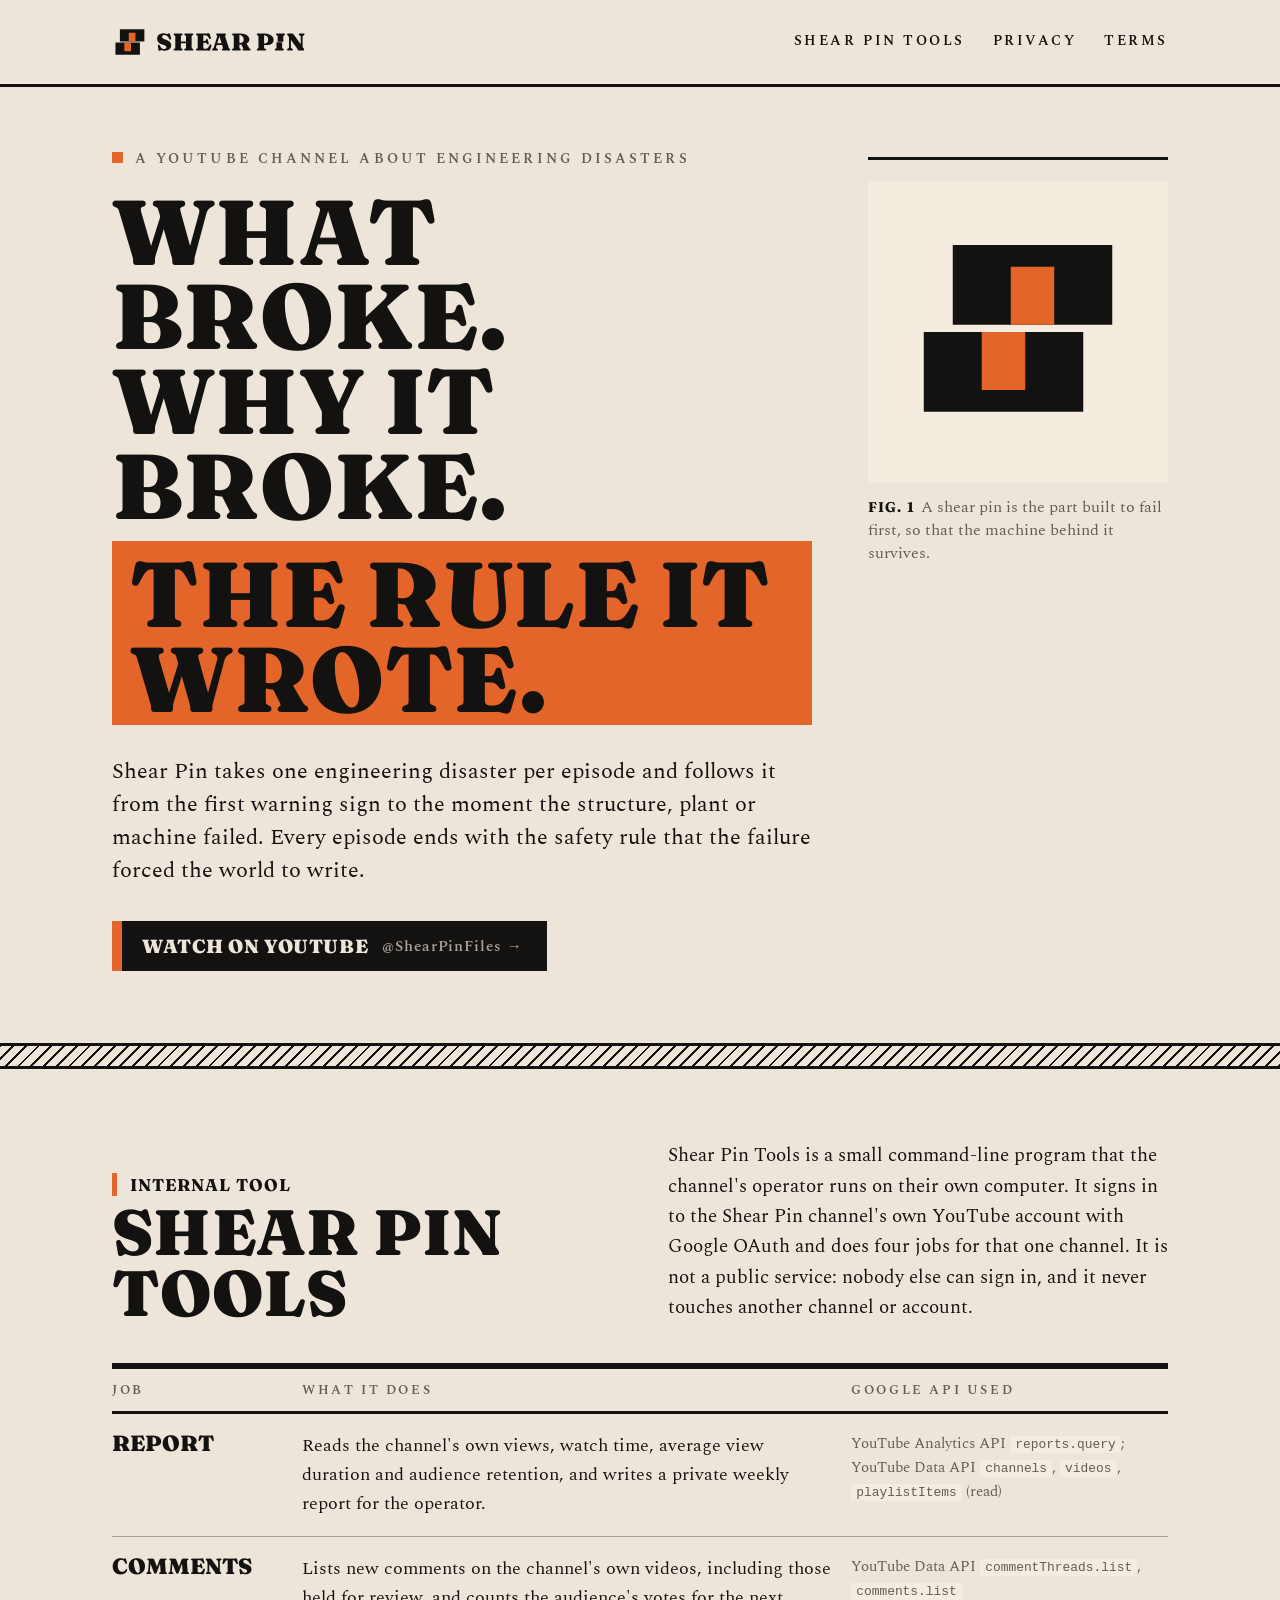
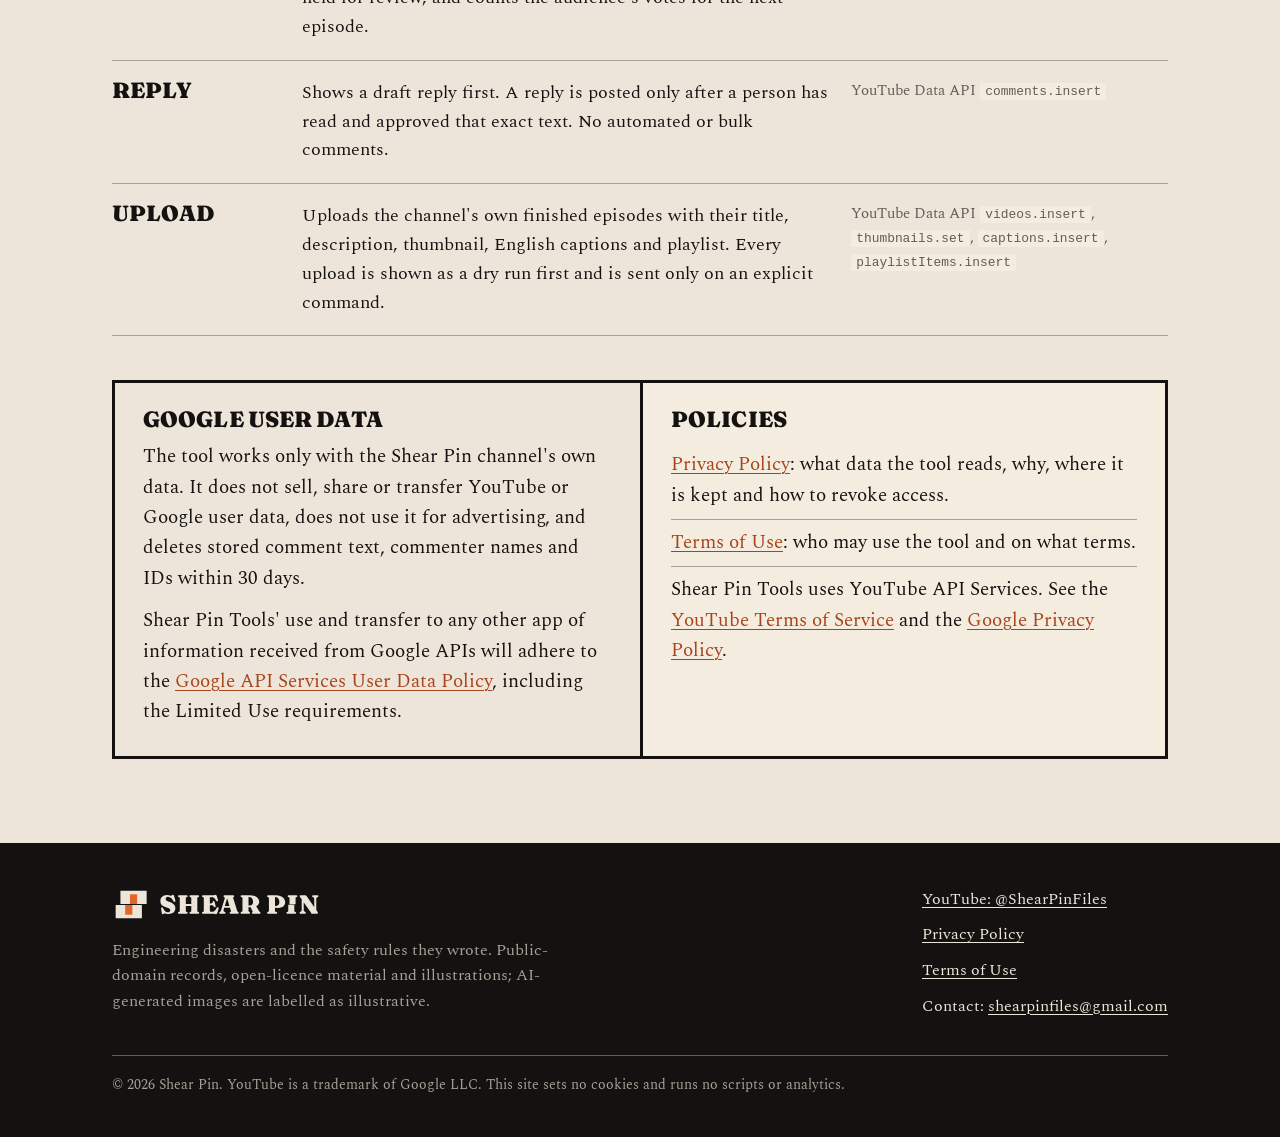
==== index.html @ 33179699 "Shear Pin site: home, privacy policy, terms of use Co-Authored-By: Claude Opus 5.5 <noreply@anthropi" ====
<!doctype html>
<html lang="en">
<head>
<meta charset="utf-8">
<meta name="viewport" content="width=device-width, initial-scale=1">
<title>Shear Pin · Engineering disasters and the rules they wrote</title>
<meta name="description" content="Shear Pin is a YouTube channel about engineering disasters: what broke, why it broke, and the safety rule it wrote. Home of Shear Pin Tools, the channel's internal YouTube tool.">
<link rel="icon" type="image/svg+xml" href="gorsel/isaret.svg">
<link rel="icon" type="image/png" sizes="32x32" href="gorsel/favicon-32.png">
<link rel="stylesheet" href="site.css">
</head>
<body>

<header class="ust">
  <div class="kap">
    <a class="logo" href="./" aria-label="Shear Pin, home"><img src="gorsel/kilit-yatay.svg" alt="Shear Pin" width="196" height="32"></a>
    <nav aria-label="Site">
      <a href="#tools">Shear Pin Tools</a>
      <a href="privacy.html">Privacy</a>
      <a href="terms.html">Terms</a>
    </nav>
  </div>
</header>

<main>
  <section class="giris" aria-labelledby="baslik">
    <div class="kap">
      <div>
        <p class="tur">A YouTube channel about engineering disasters</p>
        <h1 id="baslik">What broke.<br>Why it broke.<br><span class="hukum">The rule it wrote.</span></h1>
        <p class="ozet">Shear Pin takes one engineering disaster per episode and follows it from the first warning sign to the moment the structure, plant or machine failed. Every episode ends with the safety rule that the failure forced the world to write.</p>
        <a class="dugme" href="https://www.youtube.com/@ShearPinFiles" rel="noopener">Watch on YouTube <small>@ShearPinFiles&nbsp;→</small></a>
      </div>
      <figure class="sekil">
        <img src="gorsel/isaret.svg" alt="Cross-section of a lap joint: two plates and a pin that has sheared along the plane between them." width="236" height="236">
        <figcaption><b>Fig. 1</b>A shear pin is the part built to fail first, so that the machine behind it survives.</figcaption>
      </figure>
    </div>
  </section>

  <div class="oyma" role="presentation"></div>

  <section class="arac" id="tools" aria-labelledby="arac-baslik">
    <div class="kap">
      <div class="bas">
        <div>
          <p class="etiket">Internal tool</p>
          <h2 id="arac-baslik">Shear Pin Tools</h2>
        </div>
        <p>Shear Pin Tools is a small command-line program that the channel's operator runs on their own computer. It signs in to the Shear Pin channel's own YouTube account with Google OAuth and does four jobs for that one channel. It is not a public service: nobody else can sign in, and it never touches another channel or account.</p>
      </div>

      <table class="cizelge">
        <thead>
          <tr><th scope="col">Job</th><th scope="col">What it does</th><th scope="col">Google API used</th></tr>
        </thead>
        <tbody>
          <tr>
            <th scope="row">Report</th>
            <td>Reads the channel's own views, watch time, average view duration and audience retention, and writes a private weekly report for the operator.</td>
            <td class="api">YouTube Analytics API <code>reports.query</code>; YouTube Data API <code>channels</code>, <code>videos</code>, <code>playlistItems</code> (read)</td>
          </tr>
          <tr>
            <th scope="row">Comments</th>
            <td>Lists new comments on the channel's own videos, including those held for review, and counts the audience's votes for the next episode.</td>
            <td class="api">YouTube Data API <code>commentThreads.list</code>, <code>comments.list</code></td>
          </tr>
          <tr>
            <th scope="row">Reply</th>
            <td>Shows a draft reply first. A reply is posted only after a person has read and approved that exact text. No automated or bulk comments.</td>
            <td class="api">YouTube Data API <code>comments.insert</code></td>
          </tr>
          <tr>
            <th scope="row">Upload</th>
            <td>Uploads the channel's own finished episodes with their title, description, thumbnail, English captions and playlist. Every upload is shown as a dry run first and is sent only on an explicit command.</td>
            <td class="api">YouTube Data API <code>videos.insert</code>, <code>thumbnails.set</code>, <code>captions.insert</code>, <code>playlistItems.insert</code></td>
          </tr>
        </tbody>
      </table>

      <div class="sinir">
        <div>
          <h3>Google user data</h3>
          <p>The tool works only with the Shear Pin channel's own data. It does not sell, share or transfer YouTube or Google user data, does not use it for advertising, and deletes stored comment text, commenter names and IDs within 30 days.</p>
          <p>Shear Pin Tools' use and transfer to any other app of information received from Google APIs will adhere to the <a href="https://developers.google.com/terms/api-services-user-data-policy" rel="noopener">Google API Services User Data Policy</a>, including the Limited Use requirements.</p>
        </div>
        <div>
          <h3>Policies</h3>
          <ul>
            <li><a href="privacy.html">Privacy Policy</a>: what data the tool reads, why, where it is kept and how to revoke access.</li>
            <li><a href="terms.html">Terms of Use</a>: who may use the tool and on what terms.</li>
            <li>Shear Pin Tools uses YouTube API Services. See the <a href="https://www.youtube.com/t/terms" rel="noopener">YouTube Terms of Service</a> and the <a href="https://policies.google.com/privacy" rel="noopener">Google Privacy Policy</a>.</li>
          </ul>
        </div>
      </div>
    </div>
  </section>
</main>

<footer class="alt">
  <div class="kap">
    <div>
      <img src="gorsel/kilit-yatay-ters.svg" alt="Shear Pin" width="210" height="35">
      <p>Engineering disasters and the safety rules they wrote. Public-domain records, open-licence material and illustrations; AI-generated images are labelled as illustrative.</p>
    </div>
    <ul>
      <li><a href="https://www.youtube.com/@ShearPinFiles" rel="noopener">YouTube: @ShearPinFiles</a></li>
      <li><a href="privacy.html">Privacy Policy</a></li>
      <li><a href="terms.html">Terms of Use</a></li>
      <li>Contact: <a href="mailto:shearpinfiles@gmail.com">shearpinfiles@gmail.com</a></li>
    </ul>
    <p class="telif">© 2026 Shear Pin. YouTube is a trademark of Google LLC. This site sets no cookies and runs no scripts or analytics.</p>
  </div>
</footer>

</body>
</html>
---- site.css ----
/* Shear Pin sitesi: Kesim kiti (kanallar/shear-pin/kit). Kâğıt, mürekkep, çelik, tek güvenlik turuncusu.
   Köşe yok, gölge yok, gradyan yok; gölge yerine oyma çizgisi (45° tarama). Harici kaynak yok. */

@font-face { font-family: "Fraunces"; font-weight: 900; font-display: swap;
  src: url("fontlar/fraunces-latin-900-normal.woff2") format("woff2"); }
@font-face { font-family: "Fraunces"; font-weight: 700; font-display: swap;
  src: url("fontlar/fraunces-latin-700-normal.woff2") format("woff2"); }
@font-face { font-family: "Spectral"; font-weight: 400; font-display: swap;
  src: url("fontlar/spectral-latin-400-normal.woff2") format("woff2"); }
@font-face { font-family: "Spectral"; font-weight: 600; font-display: swap;
  src: url("fontlar/spectral-latin-600-normal.woff2") format("woff2"); }

:root {
  --kagit: #EDE5D9; --kagit-2: #F4ECDF; --murekkep: #141210; --celik: #625D55; --celik-acik: #A9A196;
  --turuncu: #E4652A; --turuncu-koyu: #A8431A;
  --baslik: "Fraunces", Georgia, serif;
  --govde: "Spectral", Georgia, serif;
  --olcu: 1120px;
  color-scheme: light;
}

* { box-sizing: border-box; }
html { background: var(--kagit); }
body { margin: 0; background: var(--kagit); color: var(--murekkep); font: 400 19px/1.6 var(--govde);
  -webkit-text-size-adjust: 100%; text-rendering: optimizeLegibility; }
img, svg { display: block; max-width: 100%; }
a { color: var(--turuncu-koyu); text-decoration-thickness: 1px; text-underline-offset: 3px; }
a:hover { color: var(--murekkep); text-decoration-color: var(--turuncu); text-decoration-thickness: 3px; }
a:focus-visible, .dugme:focus-visible { outline: 3px solid var(--turuncu); outline-offset: 3px; }
::selection { background: var(--turuncu); color: var(--murekkep); }

.kap { max-width: var(--olcu); margin: 0 auto; padding: 0 32px; }

/* ---------- üst şerit ---------- */
.ust { border-bottom: 3px solid var(--murekkep); }
.ust .kap { display: flex; align-items: center; justify-content: space-between; gap: 24px; min-height: 84px; }
.ust .logo img { width: 196px; height: auto; }
.ust nav { display: flex; gap: 28px; flex-wrap: wrap; }
.ust nav a { color: var(--murekkep); font: 600 14px/1 var(--govde); letter-spacing: 0.18em; text-transform: uppercase;
  text-decoration: none; padding: 6px 0; border-bottom: 3px solid transparent; }
.ust nav a:hover, .ust nav a[aria-current="page"] { border-bottom-color: var(--turuncu); }

/* ---------- ortak öğeler ---------- */
.tur { font: 600 14px/1.2 var(--govde); letter-spacing: 0.22em; text-transform: uppercase; color: var(--celik);
  margin: 0; }
.tur::before { content: ""; display: inline-block; width: 11px; height: 11px; background: var(--turuncu);
  margin-right: 12px; vertical-align: 0; }
.etiket { display: inline-block; font: 700 17px/1 var(--baslik); text-transform: uppercase; letter-spacing: 0.06em;
  padding: 3px 0 3px 13px; border-left: 5px solid var(--turuncu); margin: 0 0 18px; }
h1, h2, h3 { font-family: var(--baslik); font-weight: 900; text-transform: uppercase; letter-spacing: 0.005em;
  line-height: 0.95; margin: 0; }
.hukum { display: inline-block; background: var(--turuncu); color: var(--murekkep); padding: 0.12em 0.2em 0.04em;
  margin-top: 0.14em; }
.oyma { height: 26px; background: repeating-linear-gradient(-45deg, var(--murekkep) 0 2px, transparent 2px 9px);
  border-top: 3px solid var(--murekkep); border-bottom: 3px solid var(--murekkep); }
.dugme { display: inline-flex; align-items: center; gap: 14px; background: var(--murekkep); color: var(--kagit);
  border-left: 10px solid var(--turuncu); padding: 16px 24px 15px 20px; font: 900 19px/1 var(--baslik);
  text-transform: uppercase; letter-spacing: 0.03em; text-decoration: none; }
.dugme small { font: 600 15px/1 var(--govde); letter-spacing: 0.06em; text-transform: none; color: var(--celik-acik); }
.dugme:hover { background: var(--turuncu); color: var(--murekkep); text-decoration: none; }
.dugme:hover small { color: var(--murekkep); }

/* ---------- ana sayfa: giriş ---------- */
.giris .kap { display: grid; grid-template-columns: minmax(0, 1fr) 300px; gap: 56px; padding-top: 64px;
  padding-bottom: 72px; align-items: start; }
.giris h1 { font-size: clamp(48px, 7.4vw, 92px); line-height: 0.92; margin: 22px 0 30px; }
.giris .ozet { font-size: 22px; line-height: 1.5; max-width: 34em; margin: 0 0 34px; }
.sekil { margin: 6px 0 0; border-top: 3px solid var(--murekkep); padding-top: 22px; }
.sekil img { width: 100%; height: auto; background: var(--kagit-2); padding: 34px; }
.sekil figcaption { font: 400 16px/1.45 var(--govde); color: var(--celik); margin-top: 14px; }
.sekil figcaption b { font: 700 14px/1 var(--baslik); letter-spacing: 0.08em; text-transform: uppercase;
  color: var(--murekkep); margin-right: 6px; }

/* ---------- ana sayfa: araç ---------- */
.arac { padding: 72px 0 84px; }
.arac .bas { display: grid; grid-template-columns: minmax(0, 1fr) minmax(0, 1fr); gap: 56px; align-items: end;
  margin-bottom: 40px; }
.arac h2 { font-size: clamp(40px, 5.2vw, 64px); }
.arac .bas p { margin: 0; max-width: 34em; }
.cizelge { width: 100%; border-collapse: collapse; border-top: 6px solid var(--murekkep); font-size: 18px; }
.cizelge th, .cizelge td { text-align: left; vertical-align: top; padding: 18px 20px 18px 0;
  border-bottom: 1px solid var(--celik-acik); }
.cizelge thead th { font: 600 13px/1.2 var(--govde); letter-spacing: 0.2em; text-transform: uppercase;
  color: var(--celik); padding-top: 14px; padding-bottom: 12px; border-bottom: 3px solid var(--murekkep); }
.cizelge tbody th { font: 900 22px/1.05 var(--baslik); text-transform: uppercase; width: 18%; }
.cizelge td.api { font-size: 15px; color: var(--celik); width: 30%; }
.cizelge code, .belge code { font: 400 0.86em/1.3 ui-monospace, "Cascadia Mono", Consolas, monospace;
  background: var(--kagit-2); padding: 1px 5px; overflow-wrap: anywhere; }
.sinir { display: grid; grid-template-columns: minmax(0, 1fr) minmax(0, 1fr); gap: 0; margin-top: 44px;
  border: 3px solid var(--murekkep); }
.sinir > div { padding: 26px 28px 28px; }
.sinir > div + div { border-left: 3px solid var(--murekkep); background: var(--kagit-2); }
.sinir h3 { font-size: 22px; margin-bottom: 12px; }
.sinir p { margin: 0 0 12px; }
.sinir p:last-child { margin-bottom: 0; }
.sinir ul { margin: 0; padding: 0; list-style: none; }
.sinir li { padding: 8px 0; border-bottom: 1px solid var(--celik-acik); }
.sinir li:last-child { border-bottom: 0; }

/* ---------- belge sayfaları (privacy, terms) ---------- */
.belge-bas { padding: 56px 0 40px; border-bottom: 3px solid var(--murekkep); }
.belge-bas h1 { font-size: clamp(44px, 6.4vw, 80px); margin: 18px 0 22px; }
.belge-bas .kunye { display: flex; flex-wrap: wrap; gap: 8px 32px; margin: 0; font-size: 16px; color: var(--celik); }
.belge-bas .kunye b { color: var(--murekkep); font-weight: 600; }
.belge .kap { display: grid; grid-template-columns: 240px minmax(0, 1fr); gap: 56px; padding-top: 48px;
  padding-bottom: 88px; }
.icindekiler { position: sticky; top: 24px; align-self: start; font-size: 15px; line-height: 1.35; }
.icindekiler p { margin: 0 0 12px; }
.icindekiler ol { margin: 0; padding: 0; list-style: none; counter-reset: m; border-top: 3px solid var(--murekkep); }
.icindekiler li { counter-increment: m; border-bottom: 1px solid var(--celik-acik); }
.icindekiler a { display: block; padding: 9px 0; color: var(--murekkep); text-decoration: none; }
.icindekiler a::before { content: counter(m, decimal-leading-zero); font: 700 13px/1 var(--baslik);
  color: var(--celik); margin-right: 10px; }
.icindekiler a:hover { color: var(--turuncu-koyu); }
.metin { max-width: 46em; counter-reset: madde; }
.metin > p:first-child { font-size: 22px; line-height: 1.5; margin-top: 0; }
.ozet-kutu { border-left: 10px solid var(--turuncu); background: var(--kagit-2); padding: 22px 26px; margin: 0 0 48px; }
.ozet-kutu p { margin: 0 0 10px; }
.ozet-kutu ul { margin: 0; padding-left: 20px; }
.ozet-kutu li { margin: 4px 0; }
.metin section { counter-increment: madde; padding-top: 10px; margin-bottom: 40px; scroll-margin-top: 20px; }
.metin h2 { font-size: 30px; line-height: 1; margin: 0 0 18px; padding-top: 16px; border-top: 3px solid var(--murekkep);
  display: flex; gap: 14px; align-items: baseline; }
.metin h2::before { content: counter(madde, decimal-leading-zero); color: var(--turuncu-koyu); font-size: 0.72em; }
.metin h3 { font-size: 19px; letter-spacing: 0.04em; margin: 26px 0 8px; }
.metin p, .metin li { max-width: 40em; }
.metin ul { padding-left: 22px; }
.metin li { margin: 6px 0; }
.kapsam { width: 100%; border-collapse: collapse; margin: 8px 0 18px; font-size: 17px; }
.kapsam th, .kapsam td { text-align: left; vertical-align: top; padding: 12px 14px 12px 0;
  border-bottom: 1px solid var(--celik-acik); }
.kapsam thead th { font: 600 12px/1.2 var(--govde); letter-spacing: 0.2em; text-transform: uppercase; color: var(--celik);
  border-bottom: 3px solid var(--murekkep); }
.kapsam td:first-child { width: 34%; }
.not { font-size: 16px; color: var(--celik); }

/* ---------- alt şerit ---------- */
.alt { background: var(--murekkep); color: var(--kagit); }
.alt .kap { display: grid; grid-template-columns: minmax(0, 1fr) auto; gap: 32px 56px; padding-top: 44px;
  padding-bottom: 40px; align-items: start; }
.alt img { width: 210px; height: auto; }
.alt p { margin: 16px 0 0; font-size: 16px; color: var(--celik-acik); max-width: 30em; }
.alt ul { list-style: none; margin: 0; padding: 0; display: grid; gap: 10px; font-size: 16px; }
.alt a { color: var(--kagit); }
.alt a:hover { color: var(--turuncu); text-decoration-color: var(--turuncu); }
.alt .telif { grid-column: 1 / -1; border-top: 1px solid var(--celik); padding-top: 18px; margin: 4px 0 0;
  font-size: 14px; max-width: none; }

/* ---------- dar ekran ---------- */
@media (max-width: 860px) {
  .giris .kap, .arac .bas, .sinir, .belge .kap, .alt .kap { grid-template-columns: minmax(0, 1fr); }
  .giris .kap { gap: 40px; padding-top: 44px; }
  .sekil { max-width: 240px; }
  .sekil img { padding: 24px; }
  .arac .bas { gap: 18px; }
  .sinir > div + div { border-left: 0; border-top: 3px solid var(--murekkep); }
  .icindekiler { position: static; }
  .belge .kap { gap: 32px; }
}
@media (max-width: 560px) {
  body { font-size: 18px; }
  .kap { padding: 0 16px; }
  .ust .kap { flex-direction: column; align-items: flex-start; gap: 10px; padding-top: 16px; padding-bottom: 12px; }
  .ust nav { gap: 18px; }
  .giris h1 { font-size: 42px; }
  .belge-bas h1 { font-size: 40px; }
  .giris .ozet { font-size: 20px; }
  .dugme { font-size: 17px; flex-wrap: wrap; gap: 6px 12px; }
  .cizelge thead { display: none; }
  .cizelge, .cizelge tbody, .cizelge tr, .cizelge th, .cizelge td { display: block; width: auto; }
  .cizelge tr { border-bottom: 1px solid var(--celik-acik); padding: 14px 0; }
  .cizelge th, .cizelge td { border: 0; padding: 4px 0; }
  .cizelge td.api { width: auto; }
  .kapsam td:first-child { width: auto; }
  .kapsam, .kapsam tbody, .kapsam tr, .kapsam td { display: block; }
  .kapsam thead { display: none; }
  .kapsam tr { border-bottom: 1px solid var(--celik-acik); padding: 10px 0; }
  .kapsam td { border: 0; padding: 3px 0; }
}
@media print {
  .ust nav, .icindekiler, .oyma { display: none; }
  .belge .kap { display: block; }
  .alt { background: none; color: var(--murekkep); }
}
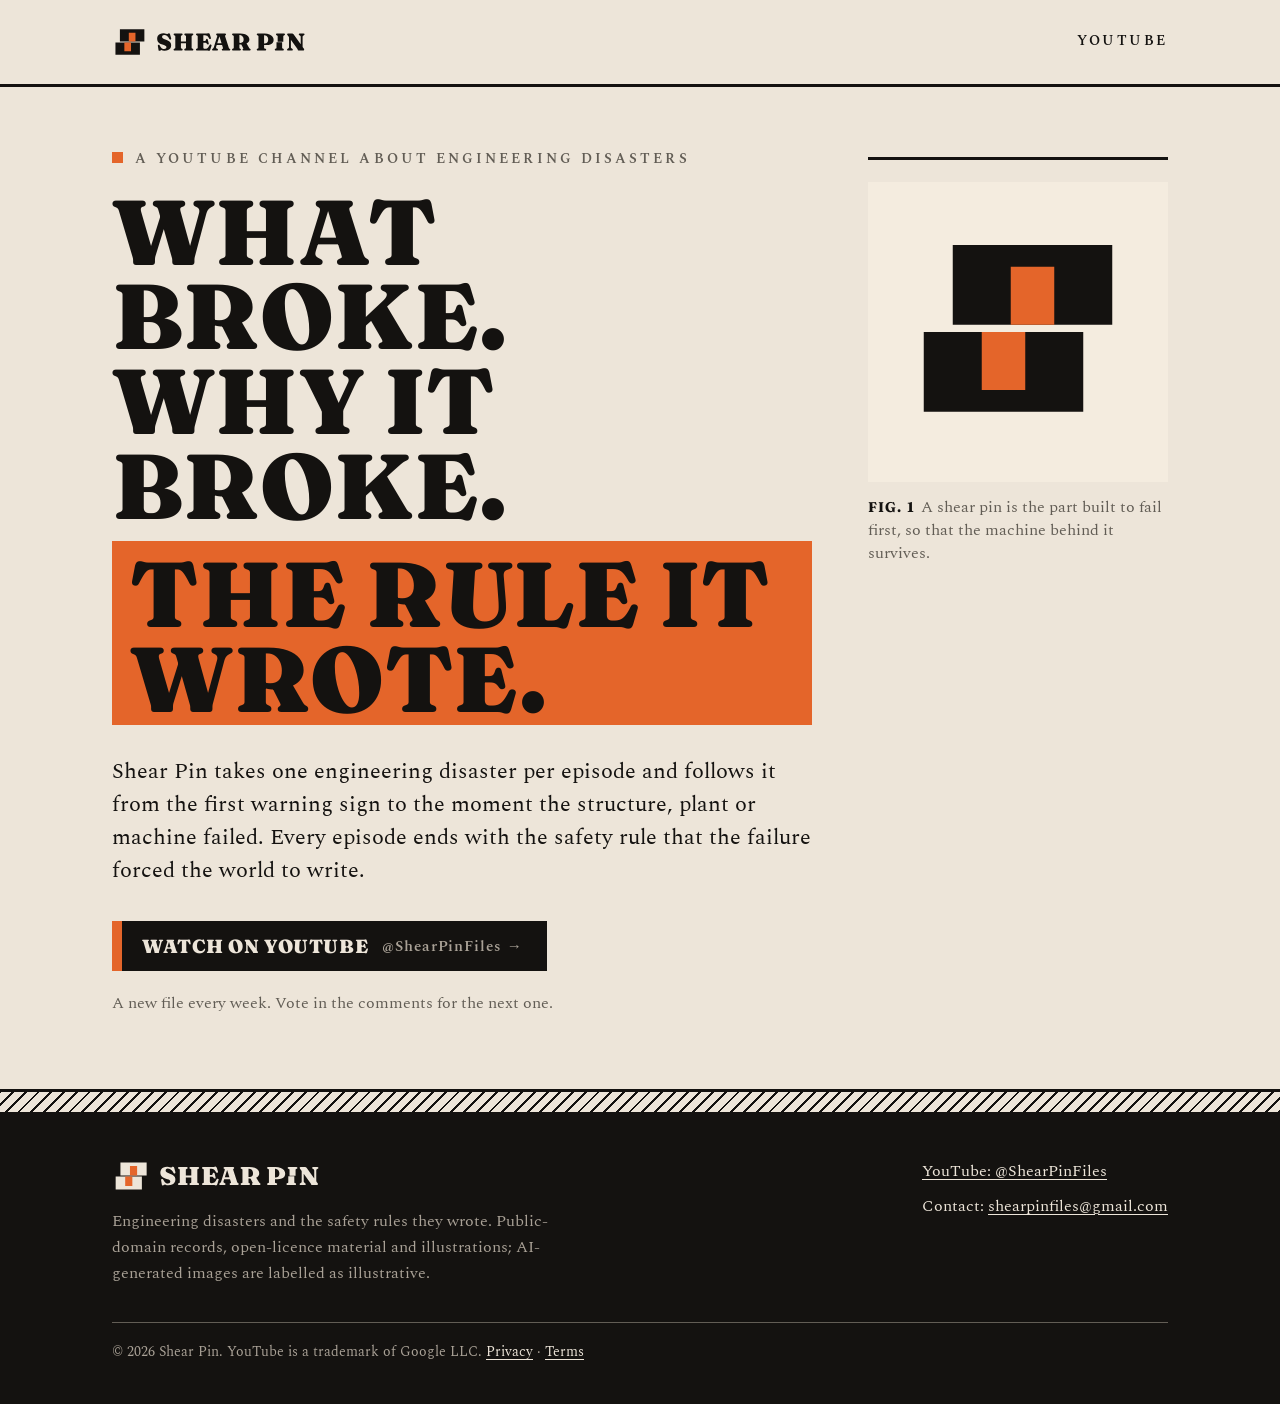
==== commit b439837d: "Simplify the homepage; shorten privacy and terms Co-Authored-By: Claude Opus 5.5 <noreply@anthropic." ====
--- a/index.html
+++ b/index.html
@@ -4,7 +4,7 @@
 <meta charset="utf-8">
 <meta name="viewport" content="width=device-width, initial-scale=1">
 <title>Shear Pin · Engineering disasters and the rules they wrote</title>
-<meta name="description" content="Shear Pin is a YouTube channel about engineering disasters: what broke, why it broke, and the safety rule it wrote. Home of Shear Pin Tools, the channel's internal YouTube tool.">
+<meta name="description" content="Shear Pin is a YouTube channel about engineering disasters: what broke, why it broke, and the safety rule it wrote.">
 <link rel="icon" type="image/svg+xml" href="gorsel/isaret.svg">
 <link rel="icon" type="image/png" sizes="32x32" href="gorsel/favicon-32.png">
 <link rel="stylesheet" href="site.css">
@@ -15,9 +15,7 @@
   <div class="kap">
     <a class="logo" href="./" aria-label="Shear Pin, home"><img src="gorsel/kilit-yatay.svg" alt="Shear Pin" width="196" height="32"></a>
     <nav aria-label="Site">
-      <a href="#tools">Shear Pin Tools</a>
-      <a href="privacy.html">Privacy</a>
-      <a href="terms.html">Terms</a>
+      <a href="https://www.youtube.com/@ShearPinFiles" rel="noopener">YouTube</a>
     </nav>
   </div>
 </header>
@@ -30,6 +28,7 @@
         <h1 id="baslik">What broke.<br>Why it broke.<br><span class="hukum">The rule it wrote.</span></h1>
         <p class="ozet">Shear Pin takes one engineering disaster per episode and follows it from the first warning sign to the moment the structure, plant or machine failed. Every episode ends with the safety rule that the failure forced the world to write.</p>
         <a class="dugme" href="https://www.youtube.com/@ShearPinFiles" rel="noopener">Watch on YouTube <small>@ShearPinFiles&nbsp;→</small></a>
+        <p class="not">A new file every week. Vote in the comments for the next one.</p>
       </div>
       <figure class="sekil">
         <img src="gorsel/isaret.svg" alt="Cross-section of a lap joint: two plates and a pin that has sheared along the plane between them." width="236" height="236">
@@ -39,62 +38,6 @@
   </section>
 
   <div class="oyma" role="presentation"></div>
-
-  <section class="arac" id="tools" aria-labelledby="arac-baslik">
-    <div class="kap">
-      <div class="bas">
-        <div>
-          <p class="etiket">Internal tool</p>
-          <h2 id="arac-baslik">Shear Pin Tools</h2>
-        </div>
-        <p>Shear Pin Tools is a small command-line program that the channel's operator runs on their own computer. It signs in to the Shear Pin channel's own YouTube account with Google OAuth and does four jobs for that one channel. It is not a public service: nobody else can sign in, and it never touches another channel or account.</p>
-      </div>
-
-      <table class="cizelge">
-        <thead>
-          <tr><th scope="col">Job</th><th scope="col">What it does</th><th scope="col">Google API used</th></tr>
-        </thead>
-        <tbody>
-          <tr>
-            <th scope="row">Report</th>
-            <td>Reads the channel's own views, watch time, average view duration and audience retention, and writes a private weekly report for the operator.</td>
-            <td class="api">YouTube Analytics API <code>reports.query</code>; YouTube Data API <code>channels</code>, <code>videos</code>, <code>playlistItems</code> (read)</td>
-          </tr>
-          <tr>
-            <th scope="row">Comments</th>
-            <td>Lists new comments on the channel's own videos, including those held for review, and counts the audience's votes for the next episode.</td>
-            <td class="api">YouTube Data API <code>commentThreads.list</code>, <code>comments.list</code></td>
-          </tr>
-          <tr>
-            <th scope="row">Reply</th>
-            <td>Shows a draft reply first. A reply is posted only after a person has read and approved that exact text. No automated or bulk comments.</td>
-            <td class="api">YouTube Data API <code>comments.insert</code></td>
-          </tr>
-          <tr>
-            <th scope="row">Upload</th>
-            <td>Uploads the channel's own finished episodes with their title, description, thumbnail, English captions and playlist. Every upload is shown as a dry run first and is sent only on an explicit command.</td>
-            <td class="api">YouTube Data API <code>videos.insert</code>, <code>thumbnails.set</code>, <code>captions.insert</code>, <code>playlistItems.insert</code></td>
-          </tr>
-        </tbody>
-      </table>
-
-      <div class="sinir">
-        <div>
-          <h3>Google user data</h3>
-          <p>The tool works only with the Shear Pin channel's own data. It does not sell, share or transfer YouTube or Google user data, does not use it for advertising, and deletes stored comment text, commenter names and IDs within 30 days.</p>
-          <p>Shear Pin Tools' use and transfer to any other app of information received from Google APIs will adhere to the <a href="https://developers.google.com/terms/api-services-user-data-policy" rel="noopener">Google API Services User Data Policy</a>, including the Limited Use requirements.</p>
-        </div>
-        <div>
-          <h3>Policies</h3>
-          <ul>
-            <li><a href="privacy.html">Privacy Policy</a>: what data the tool reads, why, where it is kept and how to revoke access.</li>
-            <li><a href="terms.html">Terms of Use</a>: who may use the tool and on what terms.</li>
-            <li>Shear Pin Tools uses YouTube API Services. See the <a href="https://www.youtube.com/t/terms" rel="noopener">YouTube Terms of Service</a> and the <a href="https://policies.google.com/privacy" rel="noopener">Google Privacy Policy</a>.</li>
-          </ul>
-        </div>
-      </div>
-    </div>
-  </section>
 </main>
 
 <footer class="alt">
@@ -105,11 +48,9 @@
     </div>
     <ul>
       <li><a href="https://www.youtube.com/@ShearPinFiles" rel="noopener">YouTube: @ShearPinFiles</a></li>
-      <li><a href="privacy.html">Privacy Policy</a></li>
-      <li><a href="terms.html">Terms of Use</a></li>
       <li>Contact: <a href="mailto:shearpinfiles@gmail.com">shearpinfiles@gmail.com</a></li>
     </ul>
-    <p class="telif">© 2026 Shear Pin. YouTube is a trademark of Google LLC. This site sets no cookies and runs no scripts or analytics.</p>
+    <p class="telif">© 2026 Shear Pin. YouTube is a trademark of Google LLC. <a href="privacy.html">Privacy</a> · <a href="terms.html">Terms</a></p>
   </div>
 </footer>
 
--- a/site.css
+++ b/site.css
@@ -70,32 +70,7 @@
 .sekil figcaption { font: 400 16px/1.45 var(--govde); color: var(--celik); margin-top: 14px; }
 .sekil figcaption b { font: 700 14px/1 var(--baslik); letter-spacing: 0.08em; text-transform: uppercase;
   color: var(--murekkep); margin-right: 6px; }
-
-/* ---------- ana sayfa: araç ---------- */
-.arac { padding: 72px 0 84px; }
-.arac .bas { display: grid; grid-template-columns: minmax(0, 1fr) minmax(0, 1fr); gap: 56px; align-items: end;
-  margin-bottom: 40px; }
-.arac h2 { font-size: clamp(40px, 5.2vw, 64px); }
-.arac .bas p { margin: 0; max-width: 34em; }
-.cizelge { width: 100%; border-collapse: collapse; border-top: 6px solid var(--murekkep); font-size: 18px; }
-.cizelge th, .cizelge td { text-align: left; vertical-align: top; padding: 18px 20px 18px 0;
-  border-bottom: 1px solid var(--celik-acik); }
-.cizelge thead th { font: 600 13px/1.2 var(--govde); letter-spacing: 0.2em; text-transform: uppercase;
-  color: var(--celik); padding-top: 14px; padding-bottom: 12px; border-bottom: 3px solid var(--murekkep); }
-.cizelge tbody th { font: 900 22px/1.05 var(--baslik); text-transform: uppercase; width: 18%; }
-.cizelge td.api { font-size: 15px; color: var(--celik); width: 30%; }
-.cizelge code, .belge code { font: 400 0.86em/1.3 ui-monospace, "Cascadia Mono", Consolas, monospace;
-  background: var(--kagit-2); padding: 1px 5px; overflow-wrap: anywhere; }
-.sinir { display: grid; grid-template-columns: minmax(0, 1fr) minmax(0, 1fr); gap: 0; margin-top: 44px;
-  border: 3px solid var(--murekkep); }
-.sinir > div { padding: 26px 28px 28px; }
-.sinir > div + div { border-left: 3px solid var(--murekkep); background: var(--kagit-2); }
-.sinir h3 { font-size: 22px; margin-bottom: 12px; }
-.sinir p { margin: 0 0 12px; }
-.sinir p:last-child { margin-bottom: 0; }
-.sinir ul { margin: 0; padding: 0; list-style: none; }
-.sinir li { padding: 8px 0; border-bottom: 1px solid var(--celik-acik); }
-.sinir li:last-child { border-bottom: 0; }
+.giris .not { margin: 20px 0 0; }
 
 /* ---------- belge sayfaları (privacy, terms) ---------- */
 .belge-bas { padding: 56px 0 40px; border-bottom: 3px solid var(--murekkep); }
@@ -148,12 +123,10 @@
 
 /* ---------- dar ekran ---------- */
 @media (max-width: 860px) {
-  .giris .kap, .arac .bas, .sinir, .belge .kap, .alt .kap { grid-template-columns: minmax(0, 1fr); }
+  .giris .kap, .belge .kap, .alt .kap { grid-template-columns: minmax(0, 1fr); }
   .giris .kap { gap: 40px; padding-top: 44px; }
   .sekil { max-width: 240px; }
   .sekil img { padding: 24px; }
-  .arac .bas { gap: 18px; }
-  .sinir > div + div { border-left: 0; border-top: 3px solid var(--murekkep); }
   .icindekiler { position: static; }
   .belge .kap { gap: 32px; }
 }
@@ -166,11 +139,6 @@
   .belge-bas h1 { font-size: 40px; }
   .giris .ozet { font-size: 20px; }
   .dugme { font-size: 17px; flex-wrap: wrap; gap: 6px 12px; }
-  .cizelge thead { display: none; }
-  .cizelge, .cizelge tbody, .cizelge tr, .cizelge th, .cizelge td { display: block; width: auto; }
-  .cizelge tr { border-bottom: 1px solid var(--celik-acik); padding: 14px 0; }
-  .cizelge th, .cizelge td { border: 0; padding: 4px 0; }
-  .cizelge td.api { width: auto; }
   .kapsam td:first-child { width: auto; }
   .kapsam, .kapsam tbody, .kapsam tr, .kapsam td { display: block; }
   .kapsam thead { display: none; }
